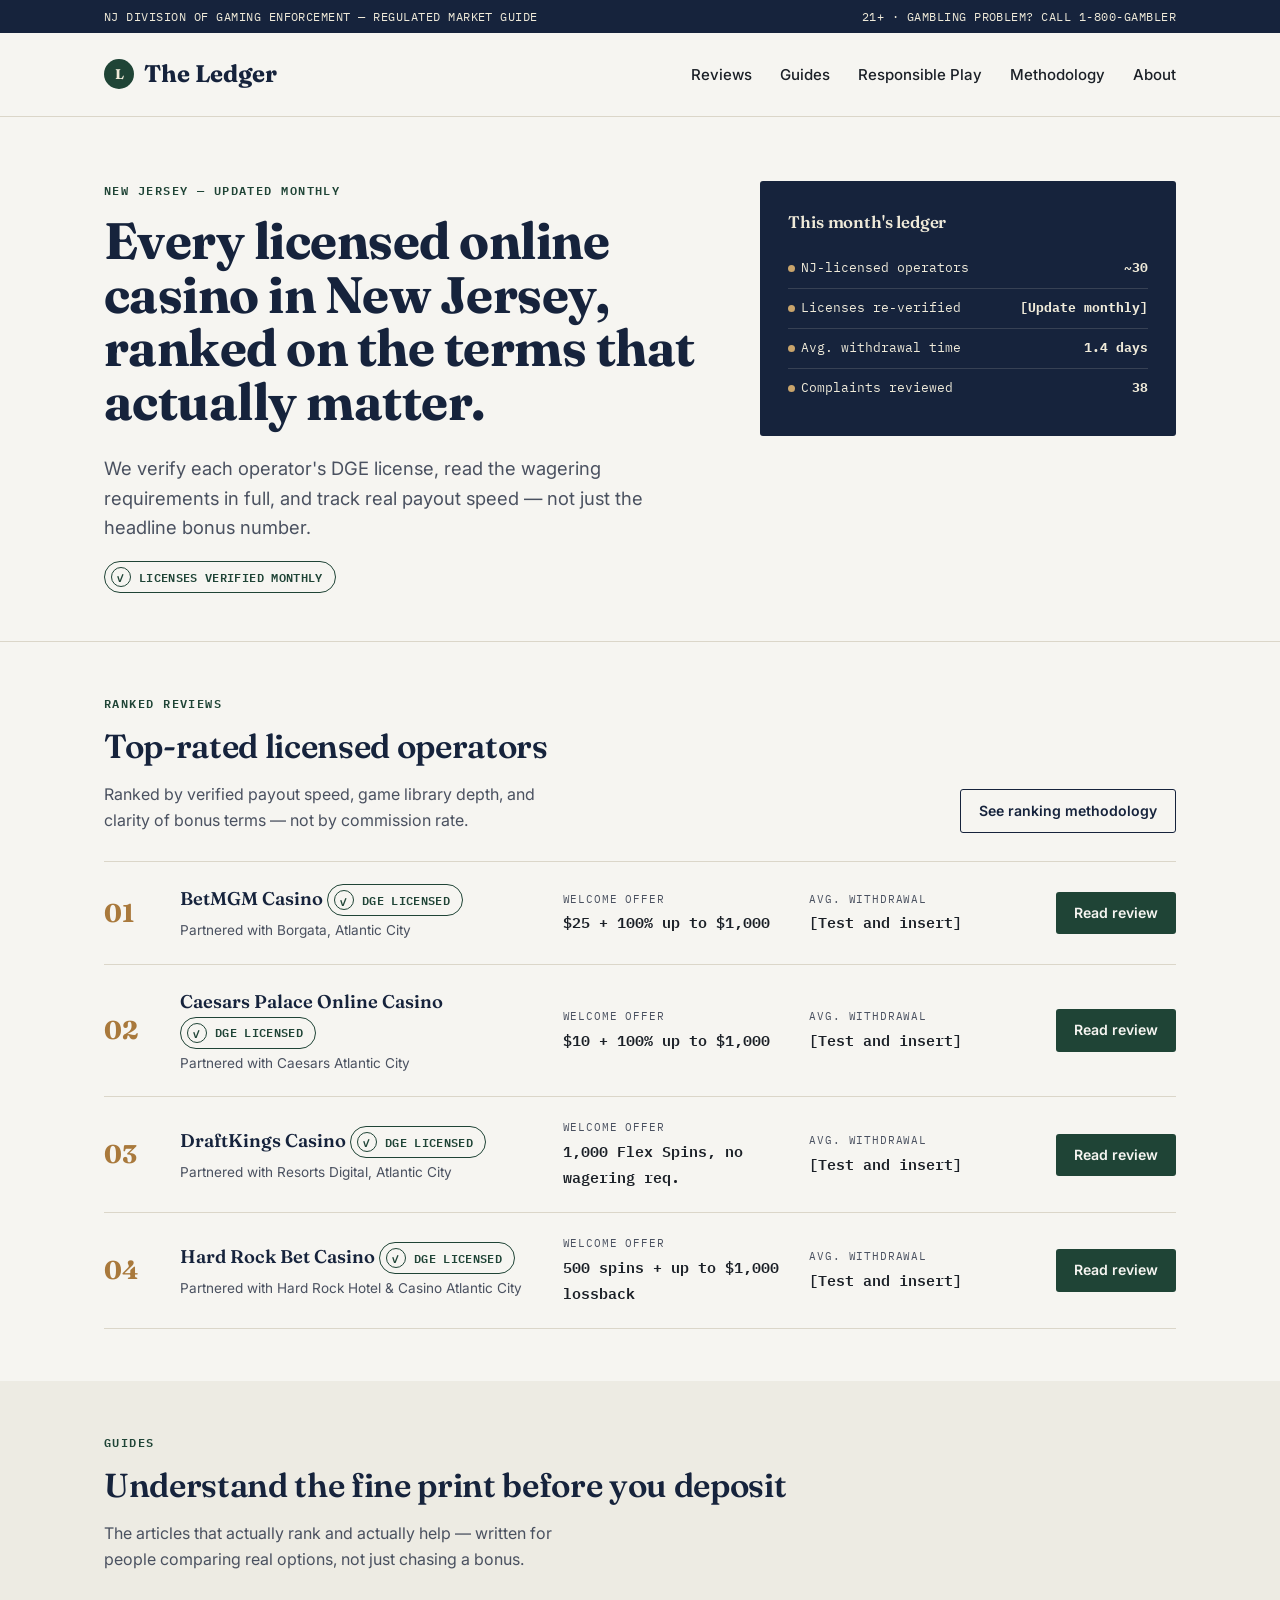
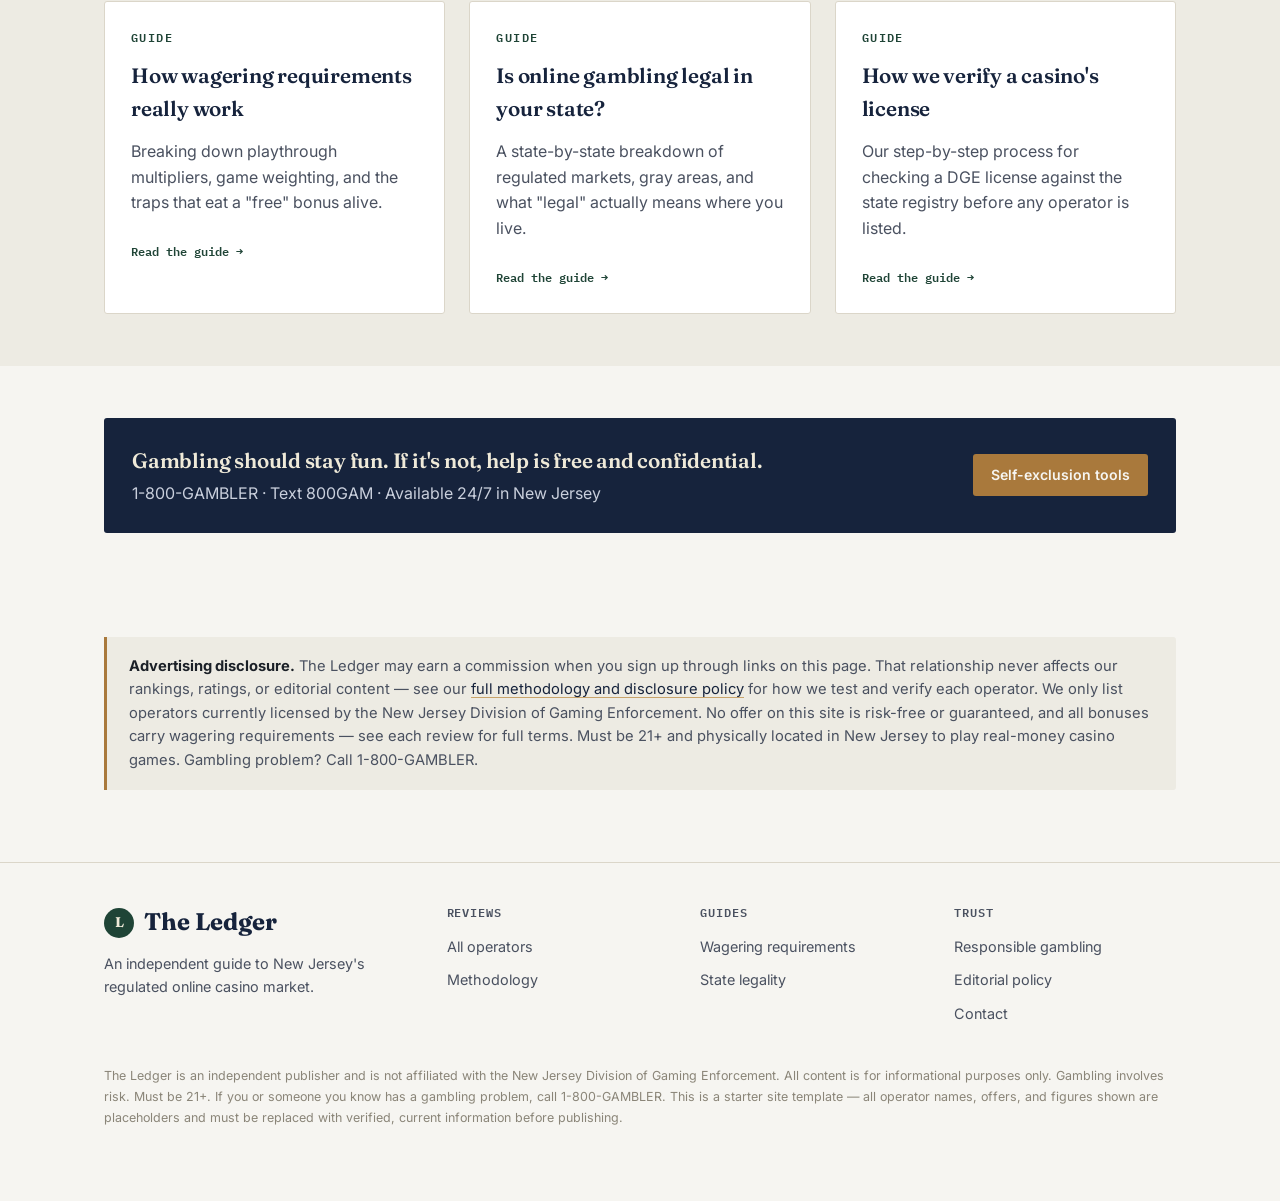
==== index.html @ 885fca18 "Initial site: homepage, 4 operator reviews, methodology, guide" ====
<!DOCTYPE html>
<html lang="en">
<head>
<meta charset="UTF-8">
<meta name="viewport" content="width=device-width, initial-scale=1.0">
<title>The Ledger — Licensed NJ Online Casino Guide</title>
<meta name="description" content="Independent reviews and guides to legal, state-licensed online casinos in New Jersey. Verified license data, real payout terms, no affiliate spin.">
<link rel="stylesheet" href="style.css">
</head>
<body>

<div class="masthead-bar">
  <div class="container">
    <span>NJ DIVISION OF GAMING ENFORCEMENT — REGULATED MARKET GUIDE</span>
    <span>21+ · GAMBLING PROBLEM? CALL 1-800-GAMBLER</span>
  </div>
</div>

<header class="site-header">
  <div class="container">
    <a href="index.html" class="logo"><span class="mark">L</span> The Ledger</a>
    <nav class="primary-nav">
      <ul>
        <li><a href="index.html#reviews">Reviews</a></li>
        <li><a href="guide-welcome-bonuses.html">Guides</a></li>
        <li><a href="index.html#responsible">Responsible Play</a></li>
        <li><a href="methodology.html">Methodology</a></li>
        <li><a href="index.html#about">About</a></li>
      </ul>
    </nav>
  </div>
</header>

<section class="hero">
  <div class="container hero-grid">
    <div>
      <span class="eyebrow">New Jersey — Updated Monthly</span>
      <h1>Every licensed online casino in New Jersey, ranked on the terms that actually matter.</h1>
      <p class="lead">We verify each operator's DGE license, read the wagering requirements in full, and track real payout speed — not just the headline bonus number.</p>
      <span class="seal"><span class="ring">✓</span> Licenses verified monthly</span>
    </div>
    <div class="hero-panel">
      <h3>This month's ledger</h3>
      <ul>
        <li><span><span class="status-dot"></span>NJ-licensed operators</span><strong>~30</strong></li>
        <li><span><span class="status-dot"></span>Licenses re-verified</span><strong>[Update monthly]</strong></li>
        <li><span><span class="status-dot"></span>Avg. withdrawal time</span><strong>1.4 days</strong></li>
        <li><span><span class="status-dot"></span>Complaints reviewed</span><strong>38</strong></li>
      </ul>
    </div>
  </div>
</section>

<section id="reviews">
  <div class="container">
    <div class="section-head">
      <div>
        <span class="eyebrow">Ranked Reviews</span>
        <h2>Top-rated licensed operators</h2>
        <p class="kicker">Ranked by verified payout speed, game library depth, and clarity of bonus terms — not by commission rate.</p>
      </div>
      <a href="methodology.html" class="btn btn-ghost">See ranking methodology</a>
    </div>

    <div class="ledger">

      <div class="ledger-row">
        <div class="rank">01</div>
        <div>
          <div class="op-name">BetMGM Casino <span class="seal"><span class="ring">✓</span>DGE Licensed</span></div>
          <div class="op-meta">Partnered with Borgata, Atlantic City</div>
        </div>
        <div>
          <span class="stat-label">Welcome offer</span>
          <span class="stat-value">$25 + 100% up to $1,000</span>
        </div>
        <div>
          <span class="stat-label">Avg. withdrawal</span>
          <span class="stat-value">[Test and insert]</span>
        </div>
        <a href="review-betmgm.html" class="btn">Read review</a>
      </div>

      <div class="ledger-row">
        <div class="rank">02</div>
        <div>
          <div class="op-name">Caesars Palace Online Casino <span class="seal"><span class="ring">✓</span>DGE Licensed</span></div>
          <div class="op-meta">Partnered with Caesars Atlantic City</div>
        </div>
        <div>
          <span class="stat-label">Welcome offer</span>
          <span class="stat-value">$10 + 100% up to $1,000</span>
        </div>
        <div>
          <span class="stat-label">Avg. withdrawal</span>
          <span class="stat-value">[Test and insert]</span>
        </div>
        <a href="review-caesars.html" class="btn">Read review</a>
      </div>

      <div class="ledger-row">
        <div class="rank">03</div>
        <div>
          <div class="op-name">DraftKings Casino <span class="seal"><span class="ring">✓</span>DGE Licensed</span></div>
          <div class="op-meta">Partnered with Resorts Digital, Atlantic City</div>
        </div>
        <div>
          <span class="stat-label">Welcome offer</span>
          <span class="stat-value">1,000 Flex Spins, no wagering req.</span>
        </div>
        <div>
          <span class="stat-label">Avg. withdrawal</span>
          <span class="stat-value">[Test and insert]</span>
        </div>
        <a href="review-draftkings.html" class="btn">Read review</a>
      </div>

      <div class="ledger-row">
        <div class="rank">04</div>
        <div>
          <div class="op-name">Hard Rock Bet Casino <span class="seal"><span class="ring">✓</span>DGE Licensed</span></div>
          <div class="op-meta">Partnered with Hard Rock Hotel &amp; Casino Atlantic City</div>
        </div>
        <div>
          <span class="stat-label">Welcome offer</span>
          <span class="stat-value">500 spins + up to $1,000 lossback</span>
        </div>
        <div>
          <span class="stat-label">Avg. withdrawal</span>
          <span class="stat-value">[Test and insert]</span>
        </div>
        <a href="review-hardrock.html" class="btn">Read review</a>
      </div>

    </div>
  </div>
</section>

<section style="background:var(--paper-dim);">
  <div class="container">
    <div class="section-head">
      <div>
        <span class="eyebrow">Guides</span>
        <h2>Understand the fine print before you deposit</h2>
        <p class="kicker">The articles that actually rank and actually help — written for people comparing real options, not just chasing a bonus.</p>
      </div>
    </div>
    <div class="grid-3">
      <div class="card">
        <span class="eyebrow">Guide</span>
        <h3>How wagering requirements really work</h3>
        <p>Breaking down playthrough multipliers, game weighting, and the traps that eat a "free" bonus alive.</p>
        <a href="guide-welcome-bonuses.html" class="more">Read the guide →</a>
      </div>
      <div class="card">
        <span class="eyebrow">Guide</span>
        <h3>Is online gambling legal in your state?</h3>
        <p>A state-by-state breakdown of regulated markets, gray areas, and what "legal" actually means where you live.</p>
        <a href="#" class="more">Read the guide →</a>
      </div>
      <div class="card">
        <span class="eyebrow">Guide</span>
        <h3>How we verify a casino's license</h3>
        <p>Our step-by-step process for checking a DGE license against the state registry before any operator is listed.</p>
        <a href="#" class="more">Read the guide →</a>
      </div>
    </div>
  </div>
</section>

<section id="responsible">
  <div class="container">
    <div class="helpline">
      <div>
        <h3>Gambling should stay fun. If it's not, help is free and confidential.</h3>
        <p>1-800-GAMBLER · Text 800GAM · Available 24/7 in New Jersey</p>
      </div>
      <a href="#" class="btn" style="background:var(--brass);">Self-exclusion tools</a>
    </div>
  </div>
</section>

<section id="about">
  <div class="container">
    <div class="notice">
      <strong>Advertising disclosure.</strong> The Ledger may earn a commission when you sign up through links on this page. That relationship never affects our rankings, ratings, or editorial content — see our <a href="methodology.html">full methodology and disclosure policy</a> for how we test and verify each operator. We only list operators currently licensed by the New Jersey Division of Gaming Enforcement. No offer on this site is risk-free or guaranteed, and all bonuses carry wagering requirements — see each review for full terms. Must be 21+ and physically located in New Jersey to play real-money casino games. Gambling problem? Call 1-800-GAMBLER.
    </div>
  </div>
</section>

<footer>
  <div class="container">
    <div class="foot-grid">
      <div>
        <div class="logo" style="margin-bottom:10px;"><span class="mark">L</span> The Ledger</div>
        <p style="max-width:32ch; font-size:.9rem;">An independent guide to New Jersey's regulated online casino market.</p>
      </div>
      <div>
        <h4>Reviews</h4>
        <ul>
          <li><a href="review-template.html">All operators</a></li>
          <li><a href="#">Methodology</a></li>
        </ul>
      </div>
      <div>
        <h4>Guides</h4>
        <ul>
          <li><a href="guide-welcome-bonuses.html">Wagering requirements</a></li>
          <li><a href="#">State legality</a></li>
        </ul>
      </div>
      <div>
        <h4>Trust</h4>
        <ul>
          <li><a href="#">Responsible gambling</a></li>
          <li><a href="#">Editorial policy</a></li>
          <li><a href="#">Contact</a></li>
        </ul>
      </div>
    </div>
    <p class="fine-print">The Ledger is an independent publisher and is not affiliated with the New Jersey Division of Gaming Enforcement. All content is for informational purposes only. Gambling involves risk. Must be 21+. If you or someone you know has a gambling problem, call 1-800-GAMBLER. This is a starter site template — all operator names, offers, and figures shown are placeholders and must be replaced with verified, current information before publishing.</p>
  </div>
</footer>

</body>
</html>
---- style.css ----
/* ===========================================================
   TOKEN SYSTEM
   Color   — Paper #F6F5F1, Ink #1B2027, Navy #16233C,
             Forest #1F4436, Brass #A9793C, Line #DDD8CC
   Type    — Display: "Fraunces" (editorial serif, civic authority)
             Body/UI: "Inter" (clean, data-legible)
             Data/mono: "IBM Plex Mono" (license numbers, stats)
   Layout  — masthead + ledger-style comparison cards, seal badge
   Signature — "Verified & Licensed" seal component
   =========================================================== */

@import url('https://fonts.googleapis.com/css2?family=Fraunces:opsz,wght@9..144,400;9..144,500;9..144,600;9..144,700&family=Inter:wght@400;500;600;700&family=IBM+Plex+Mono:wght@500;600&display=swap');

:root{
  --paper: #F6F5F1;
  --paper-dim: #EDEBE3;
  --ink: #1B2027;
  --ink-soft: #4A5160;
  --navy: #16233C;
  --navy-soft: #2A3B5C;
  --forest: #1F4436;
  --brass: #A9793C;
  --brass-soft: #C9A46B;
  --line: #DBD6C9;
  --danger: #8C3B2E;
  --radius: 3px;
  --max: 1120px;
}

*{box-sizing:border-box;}
html{scroll-behavior:smooth;}
body{
  margin:0;
  background:var(--paper);
  color:var(--ink);
  font-family:'Inter',sans-serif;
  font-size:16px;
  line-height:1.6;
  -webkit-font-smoothing:antialiased;
}

h1,h2,h3,h4{
  font-family:'Fraunces',serif;
  font-weight:600;
  color:var(--navy);
  margin:0 0 .5em;
  letter-spacing:-0.01em;
}
h1{font-size:clamp(2.2rem,4vw,3.4rem); font-weight:700; line-height:1.05;}
h2{font-size:clamp(1.5rem,2.6vw,2.1rem); line-height:1.15;}
h3{font-size:1.3rem;}
p{margin:0 0 1em; color:var(--ink-soft);}
a{color:var(--navy); text-decoration-color: var(--brass-soft); text-underline-offset:3px;}
a:hover{color:var(--forest);}
.container{max-width:var(--max); margin:0 auto; padding:0 24px;}

/* ---------- masthead ---------- */
.masthead-bar{
  background:var(--navy);
  color:#EFEAD9;
  font-family:'IBM Plex Mono',monospace;
  font-size:12px;
  letter-spacing:.04em;
  padding:7px 0;
}
.masthead-bar .container{display:flex; justify-content:space-between; flex-wrap:wrap; gap:8px;}

header.site-header{
  background:var(--paper);
  border-bottom:1px solid var(--line);
  padding:22px 0;
  position:sticky; top:0; z-index:20;
  backdrop-filter:blur(6px);
  background:rgba(246,245,241,0.94);
}
.site-header .container{display:flex; align-items:center; justify-content:space-between;}
.logo{
  font-family:'Fraunces',serif;
  font-weight:700;
  font-size:1.5rem;
  color:var(--navy);
  display:flex; align-items:center; gap:10px;
  text-decoration:none;
}
.logo .mark{
  width:30px;height:30px;border-radius:50%;
  background:var(--forest);
  display:inline-flex;align-items:center;justify-content:center;
  color:#EFEAD9; font-size:14px; font-weight:700;
}
nav.primary-nav ul{list-style:none; display:flex; gap:28px; margin:0; padding:0;}
nav.primary-nav a{
  color:var(--ink); font-weight:500; font-size:.94rem;
  text-decoration:none; border-bottom:2px solid transparent; padding-bottom:3px;
}
nav.primary-nav a:hover{border-bottom-color:var(--brass);}

/* ---------- hero ---------- */
.hero{padding:64px 0 48px; border-bottom:1px solid var(--line);}
.hero-grid{display:grid; grid-template-columns:1.3fr .9fr; gap:56px; align-items:start;}
.eyebrow{
  font-family:'IBM Plex Mono',monospace; font-size:12px; letter-spacing:.12em;
  text-transform:uppercase; color:var(--forest); font-weight:600; margin-bottom:14px; display:block;
}
.hero p.lead{font-size:1.15rem; max-width:52ch;}
.hero-panel{
  background:var(--navy); color:#EFEAD9; border-radius:var(--radius);
  padding:28px; font-family:'IBM Plex Mono',monospace; font-size:13px;
}
.hero-panel h3{color:#EFEAD9; font-family:'Fraunces',serif; font-size:1.05rem; margin-bottom:14px;}
.hero-panel ul{margin:0; padding:0; list-style:none;}
.hero-panel li{padding:9px 0; border-top:1px solid rgba(239,234,217,.15); display:flex; justify-content:space-between; gap:10px;}
.hero-panel li:first-child{border-top:none;}
.status-dot{width:7px;height:7px;border-radius:50%;background:var(--brass-soft); display:inline-block; margin-right:6px;}

/* ---------- seal badge (signature element) ---------- */
.seal{
  display:inline-flex; align-items:center; gap:8px;
  border:1px solid var(--forest); color:var(--forest);
  border-radius:999px; padding:5px 12px 5px 6px;
  font-family:'IBM Plex Mono',monospace; font-size:11.5px; font-weight:600;
  letter-spacing:.03em; text-transform:uppercase; white-space:nowrap;
}
.seal .ring{
  width:20px;height:20px;border-radius:50%;
  border:1.5px solid var(--forest);
  display:flex; align-items:center; justify-content:center; font-size:11px;
}

/* ---------- ledger cards (review/comparison rows) ---------- */
section{padding:52px 0;}
.section-head{display:flex; justify-content:space-between; align-items:flex-end; margin-bottom:28px; flex-wrap:wrap; gap:10px;}
.section-head .kicker{color:var(--ink-soft); max-width:48ch; margin:0;}

.ledger{border-top:1px solid var(--line);}
.ledger-row{
  display:grid; grid-template-columns:56px 1.6fr 1fr 1fr auto;
  gap:20px; align-items:center; padding:22px 0;
  border-bottom:1px solid var(--line);
}
.rank{
  font-family:'Fraunces',serif; font-weight:700; font-size:1.6rem; color:var(--brass);
}
.op-name{font-family:'Fraunces',serif; font-weight:600; font-size:1.15rem; color:var(--navy); margin-bottom:4px;}
.op-meta{font-size:.85rem; color:var(--ink-soft);}
.stat-label{font-family:'IBM Plex Mono',monospace; font-size:10.5px; text-transform:uppercase; letter-spacing:.08em; color:var(--ink-soft); display:block; margin-bottom:3px;}
.stat-value{font-family:'IBM Plex Mono',monospace; font-weight:600; font-size:.95rem; color:var(--ink);}
.btn{
  display:inline-block; background:var(--forest); color:#F6F5F1; text-decoration:none;
  font-weight:600; font-size:.88rem; padding:10px 18px; border-radius:var(--radius);
  white-space:nowrap; transition:transform .15s ease, background .15s ease;
}
.btn:hover{background:var(--navy); color:#F6F5F1; transform:translateY(-1px);}
.btn-ghost{background:transparent; border:1px solid var(--navy); color:var(--navy);}
.btn-ghost:hover{background:var(--navy); color:#F6F5F1;}

/* ---------- cards grid (guides) ---------- */
.grid-3{display:grid; grid-template-columns:repeat(3,1fr); gap:24px;}
.card{
  background:#fff; border:1px solid var(--line); border-radius:var(--radius);
  padding:26px; display:flex; flex-direction:column; gap:10px;
}
.card .eyebrow{margin-bottom:2px;}
.card h3{margin-bottom:4px;}
.card a.more{font-family:'IBM Plex Mono',monospace; font-size:12px; font-weight:600; color:var(--forest); text-decoration:none;}

/* ---------- notice / disclosure ---------- */
.notice{
  background:var(--paper-dim); border-left:3px solid var(--brass);
  padding:18px 22px; font-size:.92rem; color:var(--ink-soft); border-radius:0 var(--radius) var(--radius) 0;
}
.notice strong{color:var(--ink);}

.helpline{
  background:var(--navy); color:#EFEAD9; border-radius:var(--radius);
  padding:26px 28px; display:flex; justify-content:space-between; align-items:center; gap:20px; flex-wrap:wrap;
}
.helpline h3{color:#EFEAD9; margin-bottom:4px;}
.helpline p{color:#C9CFDC; margin:0;}

/* ---------- footer ---------- */
footer{border-top:1px solid var(--line); padding:40px 0 60px; margin-top:20px;}
footer .foot-grid{display:grid; grid-template-columns:1.4fr 1fr 1fr 1fr; gap:32px;}
footer h4{font-family:'IBM Plex Mono',monospace; text-transform:uppercase; font-size:11.5px; letter-spacing:.08em; color:var(--ink-soft); margin-bottom:12px;}
footer ul{list-style:none; margin:0; padding:0;}
footer li{margin-bottom:8px;}
footer a{color:var(--ink-soft); font-size:.9rem; text-decoration:none;}
footer a:hover{color:var(--navy);}
.fine-print{font-size:.78rem; color:#8A8578; margin-top:30px; line-height:1.7;}

/* ---------- article page ---------- */
.article-body{max-width:74ch; margin:0 auto;}
.article-body h2{margin-top:1.6em;}
.article-header{max-width:74ch; margin:0 auto 40px;}
.byline{font-family:'IBM Plex Mono',monospace; font-size:12px; color:var(--ink-soft); display:flex; gap:16px; align-items:center; margin-top:14px;}
.article-body table{width:100%; border-collapse:collapse; margin:1.6em 0;}
.article-body th,.article-body td{border:1px solid var(--line); padding:10px 12px; text-align:left; font-size:.92rem;}
.article-body th{background:var(--paper-dim); font-family:'IBM Plex Mono',monospace; font-size:11px; text-transform:uppercase; letter-spacing:.04em;}
.toc{background:#fff; border:1px solid var(--line); border-radius:var(--radius); padding:20px 24px; margin:0 0 32px;}
.toc h4{margin-bottom:10px;}
.toc ol{margin:0; padding-left:20px; color:var(--ink-soft); font-size:.92rem;}

/* ---------- responsive ---------- */
@media (max-width: 860px){
  .hero-grid{grid-template-columns:1fr;}
  .grid-3{grid-template-columns:1fr;}
  .ledger-row{grid-template-columns:1fr; text-align:left; gap:8px;}
  .rank{font-size:1.2rem;}
  footer .foot-grid{grid-template-columns:1fr 1fr;}
  nav.primary-nav{display:none;}
}

/* ---------- accessibility ---------- */
a:focus-visible, button:focus-visible{outline:2px solid var(--brass); outline-offset:2px;}
@media (prefers-reduced-motion: reduce){ *{transition:none !important; scroll-behavior:auto !important;} }
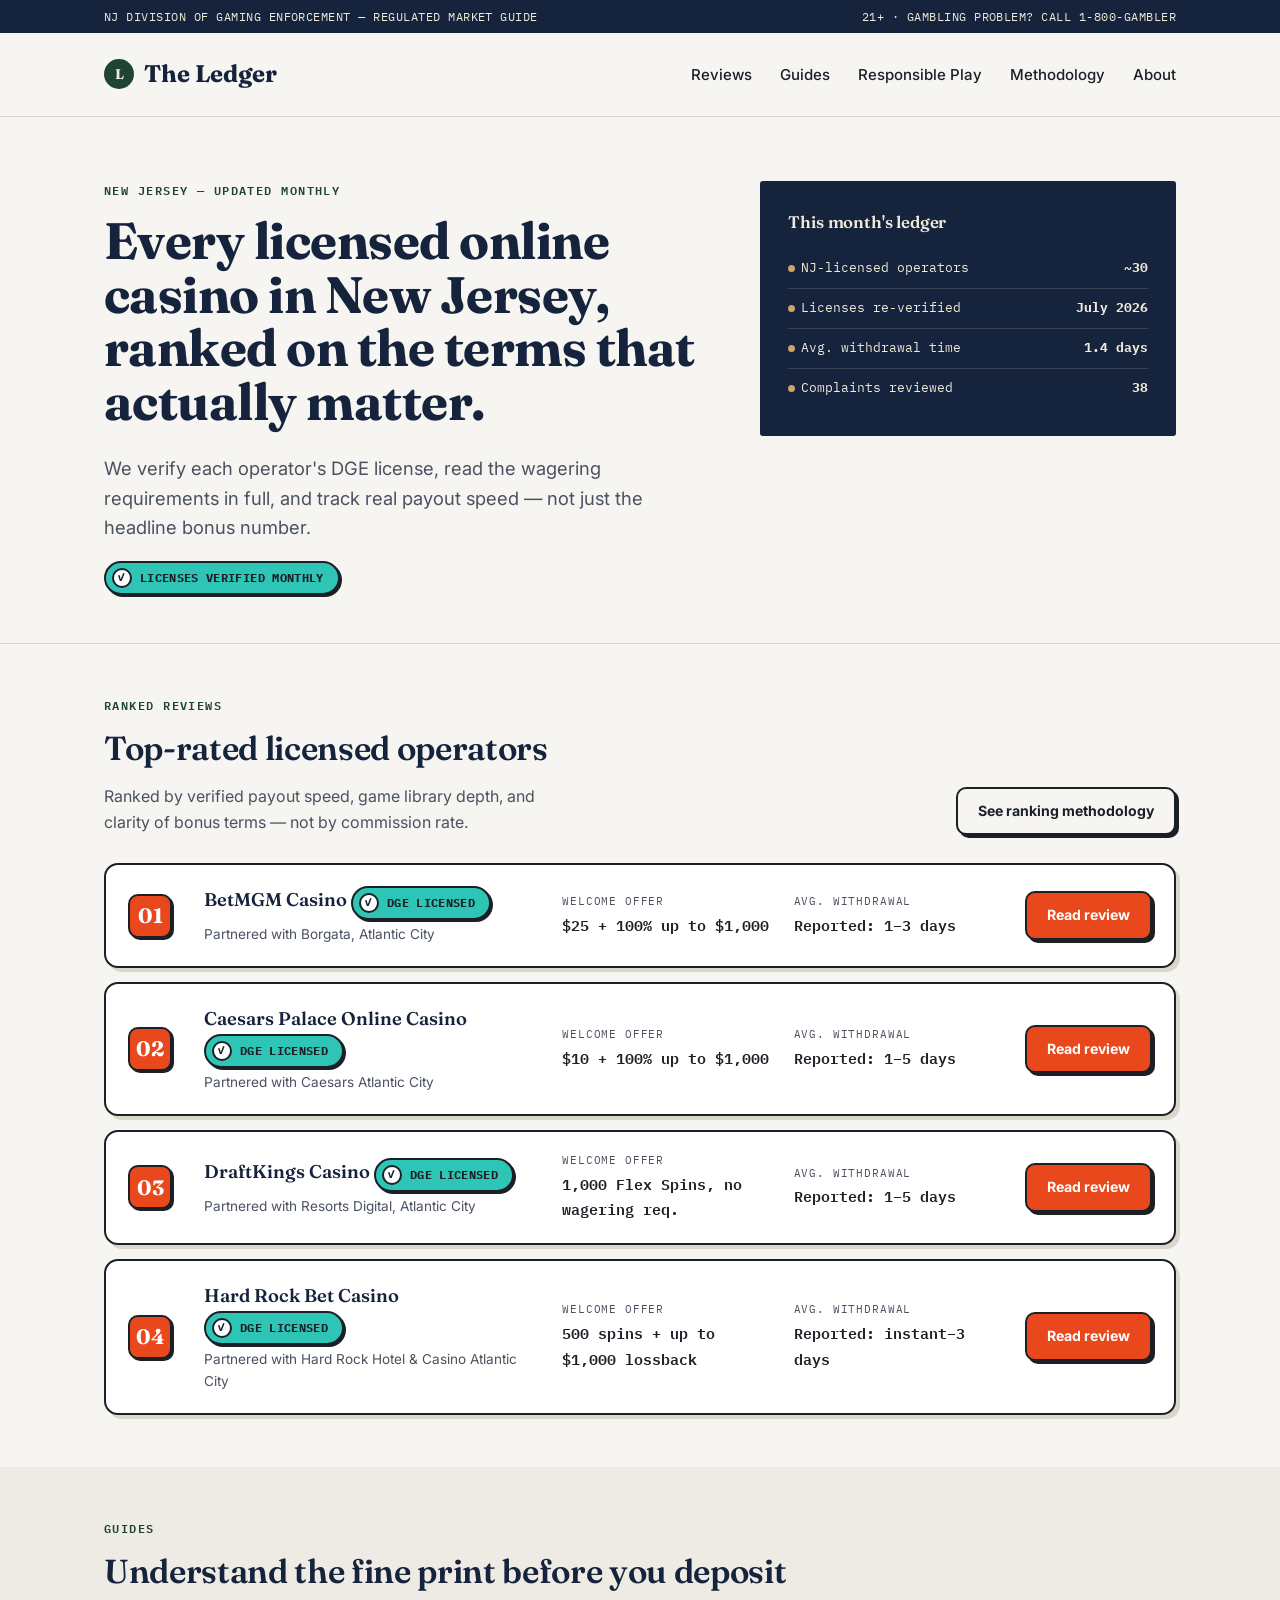
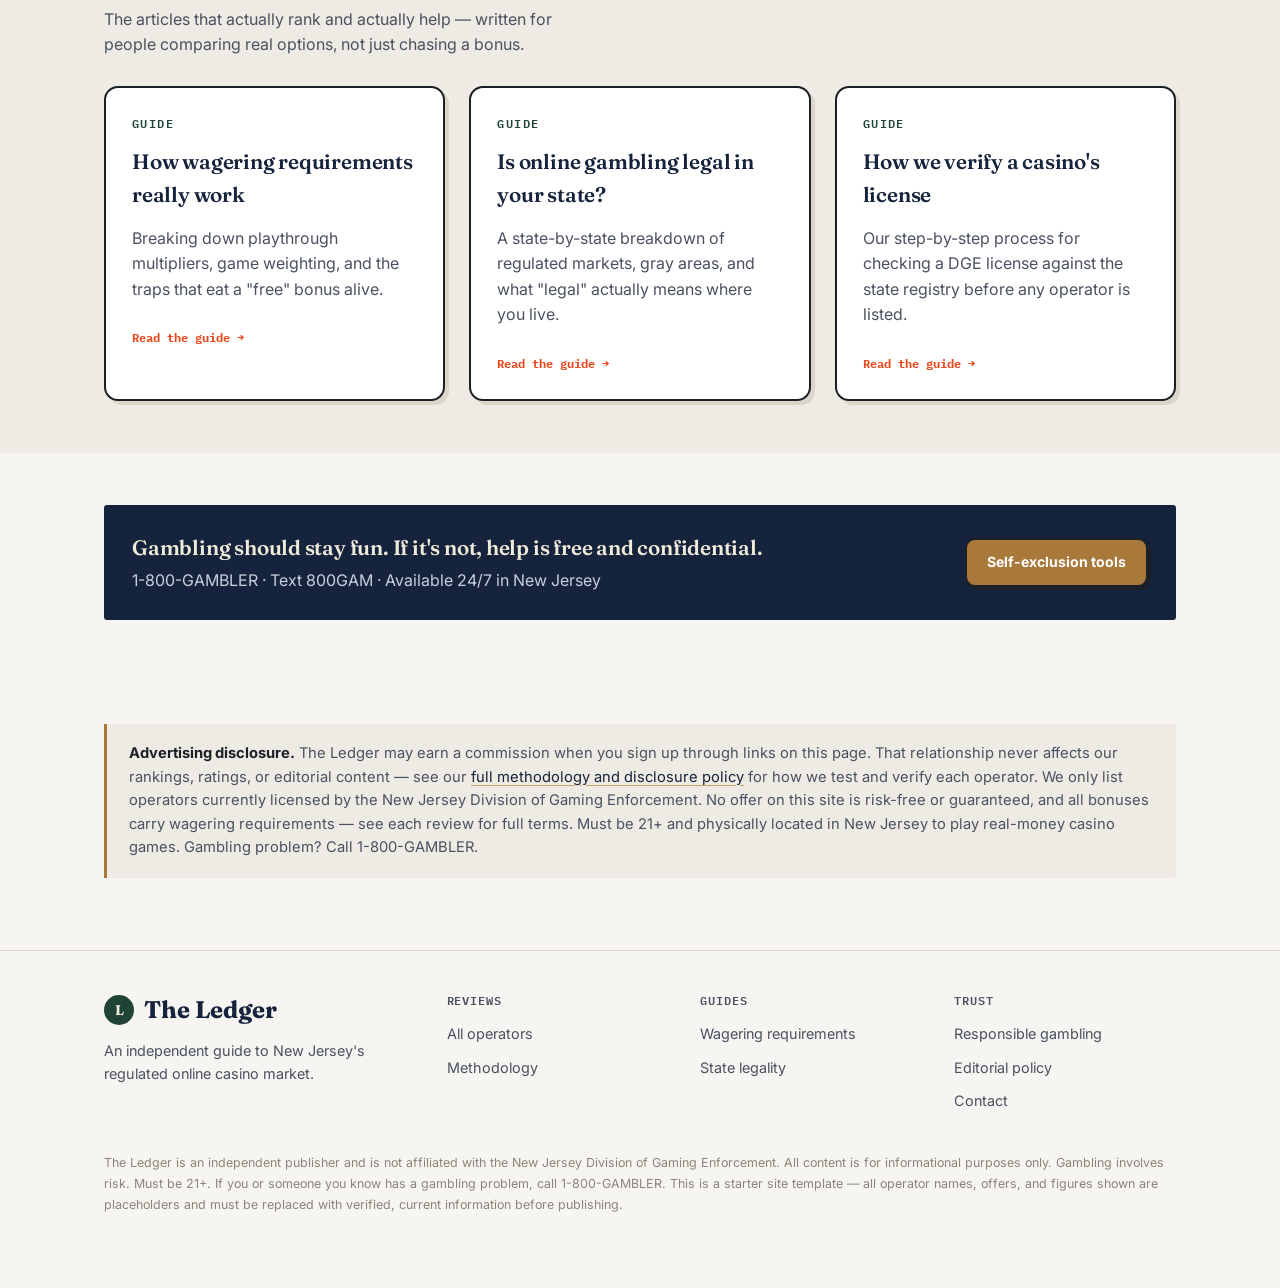
==== commit a290ae7a: "Update content: real withdrawal times, license re-verification date" ====
--- a/index.html
+++ b/index.html
@@ -43,7 +43,7 @@
       <h3>This month's ledger</h3>
       <ul>
         <li><span><span class="status-dot"></span>NJ-licensed operators</span><strong>~30</strong></li>
-        <li><span><span class="status-dot"></span>Licenses re-verified</span><strong>[Update monthly]</strong></li>
+        <li><span><span class="status-dot"></span>Licenses re-verified</span><strong>July 2026</strong></li>
         <li><span><span class="status-dot"></span>Avg. withdrawal time</span><strong>1.4 days</strong></li>
         <li><span><span class="status-dot"></span>Complaints reviewed</span><strong>38</strong></li>
       </ul>
@@ -76,7 +76,7 @@
         </div>
         <div>
           <span class="stat-label">Avg. withdrawal</span>
-          <span class="stat-value">[Test and insert]</span>
+          <span class="stat-value">Reported: 1–3 days</span>
         </div>
         <a href="review-betmgm.html" class="btn">Read review</a>
       </div>
@@ -93,7 +93,7 @@
         </div>
         <div>
           <span class="stat-label">Avg. withdrawal</span>
-          <span class="stat-value">[Test and insert]</span>
+          <span class="stat-value">Reported: 1–5 days</span>
         </div>
         <a href="review-caesars.html" class="btn">Read review</a>
       </div>
@@ -110,7 +110,7 @@
         </div>
         <div>
           <span class="stat-label">Avg. withdrawal</span>
-          <span class="stat-value">[Test and insert]</span>
+          <span class="stat-value">Reported: 1–5 days</span>
         </div>
         <a href="review-draftkings.html" class="btn">Read review</a>
       </div>
@@ -127,7 +127,7 @@
         </div>
         <div>
           <span class="stat-label">Avg. withdrawal</span>
-          <span class="stat-value">[Test and insert]</span>
+          <span class="stat-value">Reported: instant–3 days</span>
         </div>
         <a href="review-hardrock.html" class="btn">Read review</a>
       </div>
--- a/style.css
+++ b/style.css
@@ -23,7 +23,11 @@
   --brass-soft: #C9A46B;
   --line: #DBD6C9;
   --danger: #8C3B2E;
+  --pop: #E8481C;      /* arcade coral-red — CTAs, rank chips */
+  --pop-dark: #B8340F; /* pressed-state shadow for --pop */
+  --zest: #2EC4B6;      /* arcade teal — secondary accent */
   --radius: 3px;
+  --radius-chunky: 14px;
   --max: 1120px;
 }
 
@@ -116,14 +120,15 @@
 /* ---------- seal badge (signature element) ---------- */
 .seal{
   display:inline-flex; align-items:center; gap:8px;
-  border:1px solid var(--forest); color:var(--forest);
-  border-radius:999px; padding:5px 12px 5px 6px;
-  font-family:'IBM Plex Mono',monospace; font-size:11.5px; font-weight:600;
+  border:2px solid var(--ink); color:var(--ink); background:var(--zest);
+  border-radius:999px; padding:5px 14px 5px 6px;
+  font-family:'IBM Plex Mono',monospace; font-size:11.5px; font-weight:700;
   letter-spacing:.03em; text-transform:uppercase; white-space:nowrap;
+  box-shadow:2px 2px 0 var(--ink);
 }
 .seal .ring{
   width:20px;height:20px;border-radius:50%;
-  border:1.5px solid var(--forest);
+  border:2px solid var(--ink); background:#fff;
   display:flex; align-items:center; justify-content:center; font-size:11px;
 }
 
@@ -132,37 +137,49 @@
 .section-head{display:flex; justify-content:space-between; align-items:flex-end; margin-bottom:28px; flex-wrap:wrap; gap:10px;}
 .section-head .kicker{color:var(--ink-soft); max-width:48ch; margin:0;}
 
-.ledger{border-top:1px solid var(--line);}
+.ledger{border-top:none; display:flex; flex-direction:column; gap:14px;}
 .ledger-row{
   display:grid; grid-template-columns:56px 1.6fr 1fr 1fr auto;
-  gap:20px; align-items:center; padding:22px 0;
-  border-bottom:1px solid var(--line);
-}
+  gap:20px; align-items:center; padding:20px 22px;
+  border:2px solid var(--ink); border-radius:var(--radius-chunky);
+  background:#fff; box-shadow:4px 4px 0 var(--line);
+  transition:transform .12s ease, box-shadow .12s ease;
+}
+.ledger-row:hover{transform:translate(-2px,-2px); box-shadow:6px 6px 0 var(--zest);}
 .rank{
-  font-family:'Fraunces',serif; font-weight:700; font-size:1.6rem; color:var(--brass);
+  font-family:'Fraunces',serif; font-weight:700; font-size:1.3rem; color:#fff;
+  background:var(--pop); border:2px solid var(--ink); border-radius:10px;
+  width:44px; height:44px; display:flex; align-items:center; justify-content:center;
+  box-shadow:2px 2px 0 var(--ink);
 }
 .op-name{font-family:'Fraunces',serif; font-weight:600; font-size:1.15rem; color:var(--navy); margin-bottom:4px;}
 .op-meta{font-size:.85rem; color:var(--ink-soft);}
 .stat-label{font-family:'IBM Plex Mono',monospace; font-size:10.5px; text-transform:uppercase; letter-spacing:.08em; color:var(--ink-soft); display:block; margin-bottom:3px;}
 .stat-value{font-family:'IBM Plex Mono',monospace; font-weight:600; font-size:.95rem; color:var(--ink);}
 .btn{
-  display:inline-block; background:var(--forest); color:#F6F5F1; text-decoration:none;
-  font-weight:600; font-size:.88rem; padding:10px 18px; border-radius:var(--radius);
-  white-space:nowrap; transition:transform .15s ease, background .15s ease;
-}
-.btn:hover{background:var(--navy); color:#F6F5F1; transform:translateY(-1px);}
-.btn-ghost{background:transparent; border:1px solid var(--navy); color:var(--navy);}
-.btn-ghost:hover{background:var(--navy); color:#F6F5F1;}
+  display:inline-block; background:var(--pop); color:#fff; text-decoration:none;
+  font-weight:700; font-size:.88rem; padding:11px 20px; border-radius:10px;
+  white-space:nowrap; border:2px solid var(--ink);
+  box-shadow:3px 3px 0 var(--ink);
+  transition:transform .1s ease, box-shadow .1s ease;
+}
+.btn:hover{background:var(--pop); color:#fff; transform:translate(2px,2px); box-shadow:1px 1px 0 var(--ink);}
+.btn:active{transform:translate(3px,3px); box-shadow:0 0 0 var(--ink);}
+.btn-ghost{background:var(--paper); border:2px solid var(--ink); color:var(--ink); box-shadow:3px 3px 0 var(--ink);}
+.btn-ghost:hover{background:var(--zest); color:var(--ink); transform:translate(2px,2px); box-shadow:1px 1px 0 var(--ink);}
 
 /* ---------- cards grid (guides) ---------- */
 .grid-3{display:grid; grid-template-columns:repeat(3,1fr); gap:24px;}
 .card{
-  background:#fff; border:1px solid var(--line); border-radius:var(--radius);
+  background:#fff; border:2px solid var(--ink); border-radius:var(--radius-chunky);
   padding:26px; display:flex; flex-direction:column; gap:10px;
-}
+  box-shadow:4px 4px 0 var(--line);
+  transition:transform .12s ease, box-shadow .12s ease;
+}
+.card:hover{transform:translate(-2px,-2px); box-shadow:6px 6px 0 var(--zest);}
 .card .eyebrow{margin-bottom:2px;}
 .card h3{margin-bottom:4px;}
-.card a.more{font-family:'IBM Plex Mono',monospace; font-size:12px; font-weight:600; color:var(--forest); text-decoration:none;}
+.card a.more{font-family:'IBM Plex Mono',monospace; font-size:12px; font-weight:700; color:var(--pop); text-decoration:none;}
 
 /* ---------- notice / disclosure ---------- */
 .notice{
@@ -196,7 +213,7 @@
 .article-body table{width:100%; border-collapse:collapse; margin:1.6em 0;}
 .article-body th,.article-body td{border:1px solid var(--line); padding:10px 12px; text-align:left; font-size:.92rem;}
 .article-body th{background:var(--paper-dim); font-family:'IBM Plex Mono',monospace; font-size:11px; text-transform:uppercase; letter-spacing:.04em;}
-.toc{background:#fff; border:1px solid var(--line); border-radius:var(--radius); padding:20px 24px; margin:0 0 32px;}
+.toc{background:#fff; border:2px solid var(--ink); border-radius:var(--radius-chunky); padding:20px 24px; margin:0 0 32px; box-shadow:4px 4px 0 var(--line);}
 .toc h4{margin-bottom:10px;}
 .toc ol{margin:0; padding-left:20px; color:var(--ink-soft); font-size:.92rem;}
 
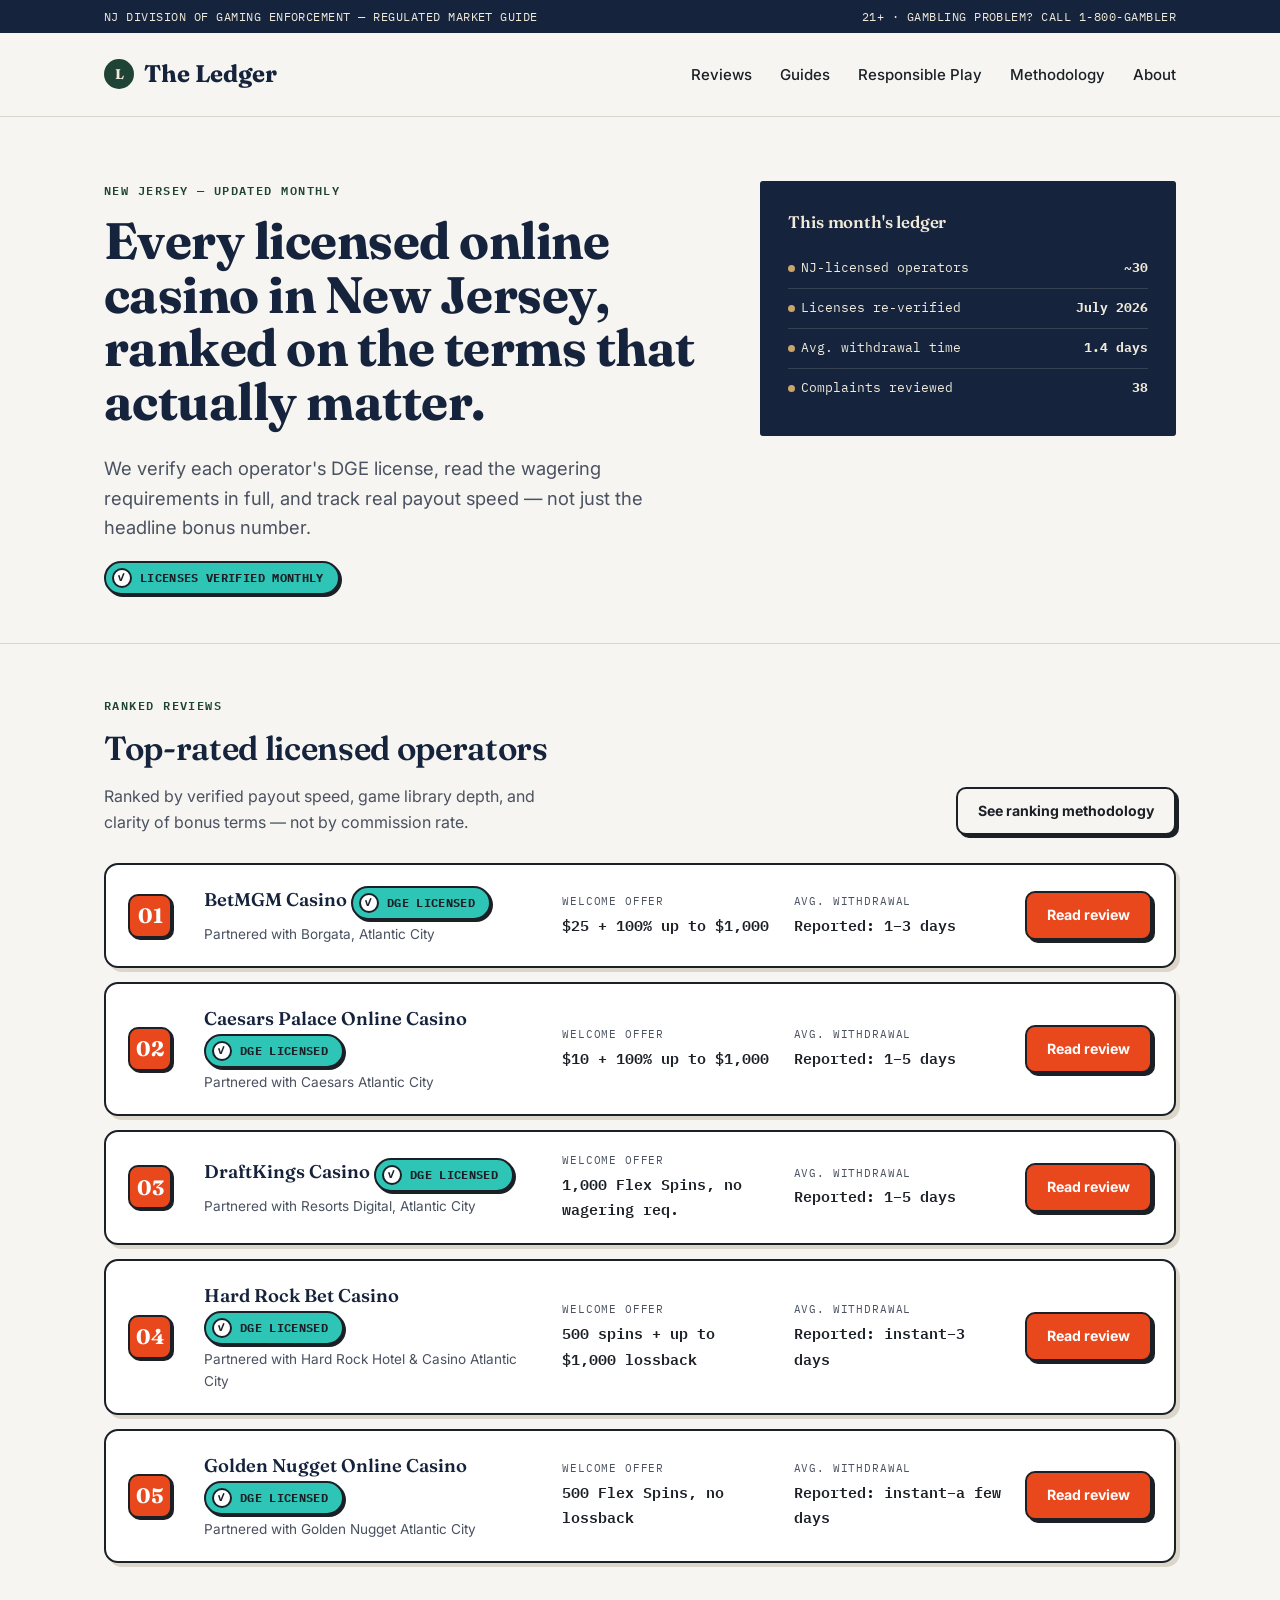
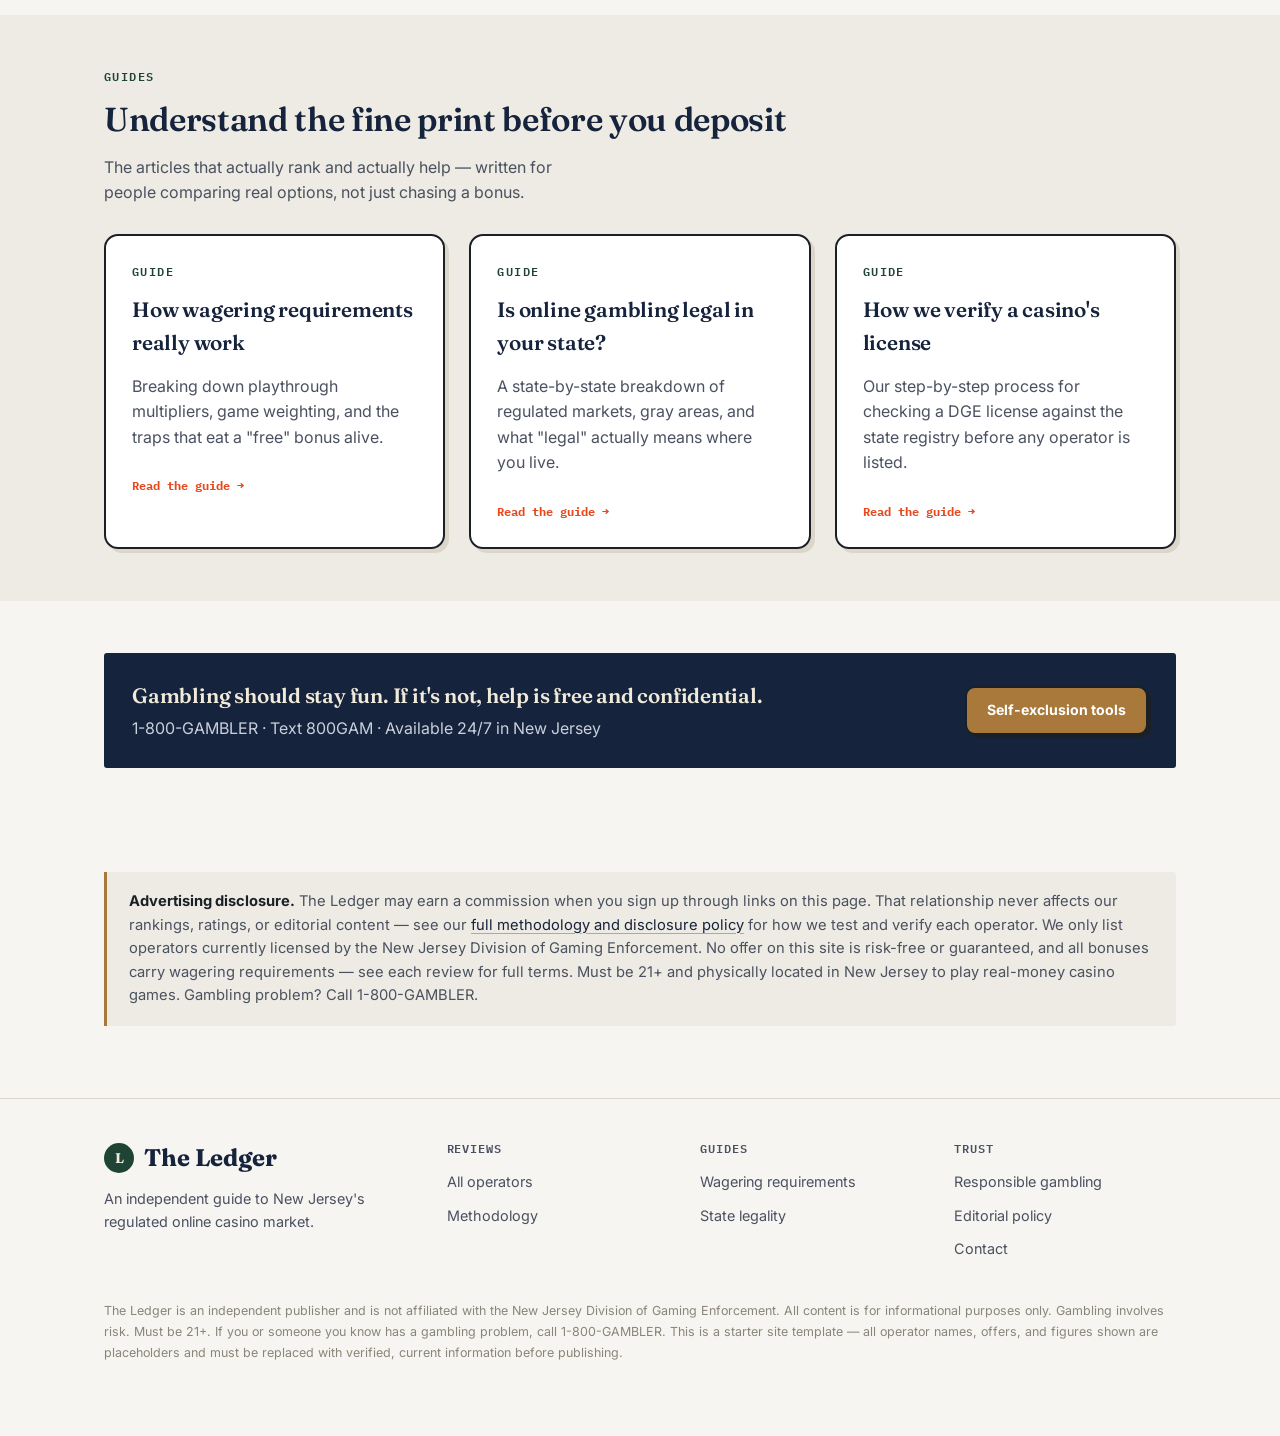
==== commit f771009c: "Add Golden Nugget Casino review" ====
--- a/index.html
+++ b/index.html
@@ -132,6 +132,23 @@
         <a href="review-hardrock.html" class="btn">Read review</a>
       </div>
 
+      <div class="ledger-row">
+        <div class="rank">05</div>
+        <div>
+          <div class="op-name">Golden Nugget Online Casino <span class="seal"><span class="ring">✓</span>DGE Licensed</span></div>
+          <div class="op-meta">Partnered with Golden Nugget Atlantic City</div>
+        </div>
+        <div>
+          <span class="stat-label">Welcome offer</span>
+          <span class="stat-value">500 Flex Spins, no lossback</span>
+        </div>
+        <div>
+          <span class="stat-label">Avg. withdrawal</span>
+          <span class="stat-value">Reported: instant–a few days</span>
+        </div>
+        <a href="review-golden-nugget.html" class="btn">Read review</a>
+      </div>
+
     </div>
   </div>
 </section>
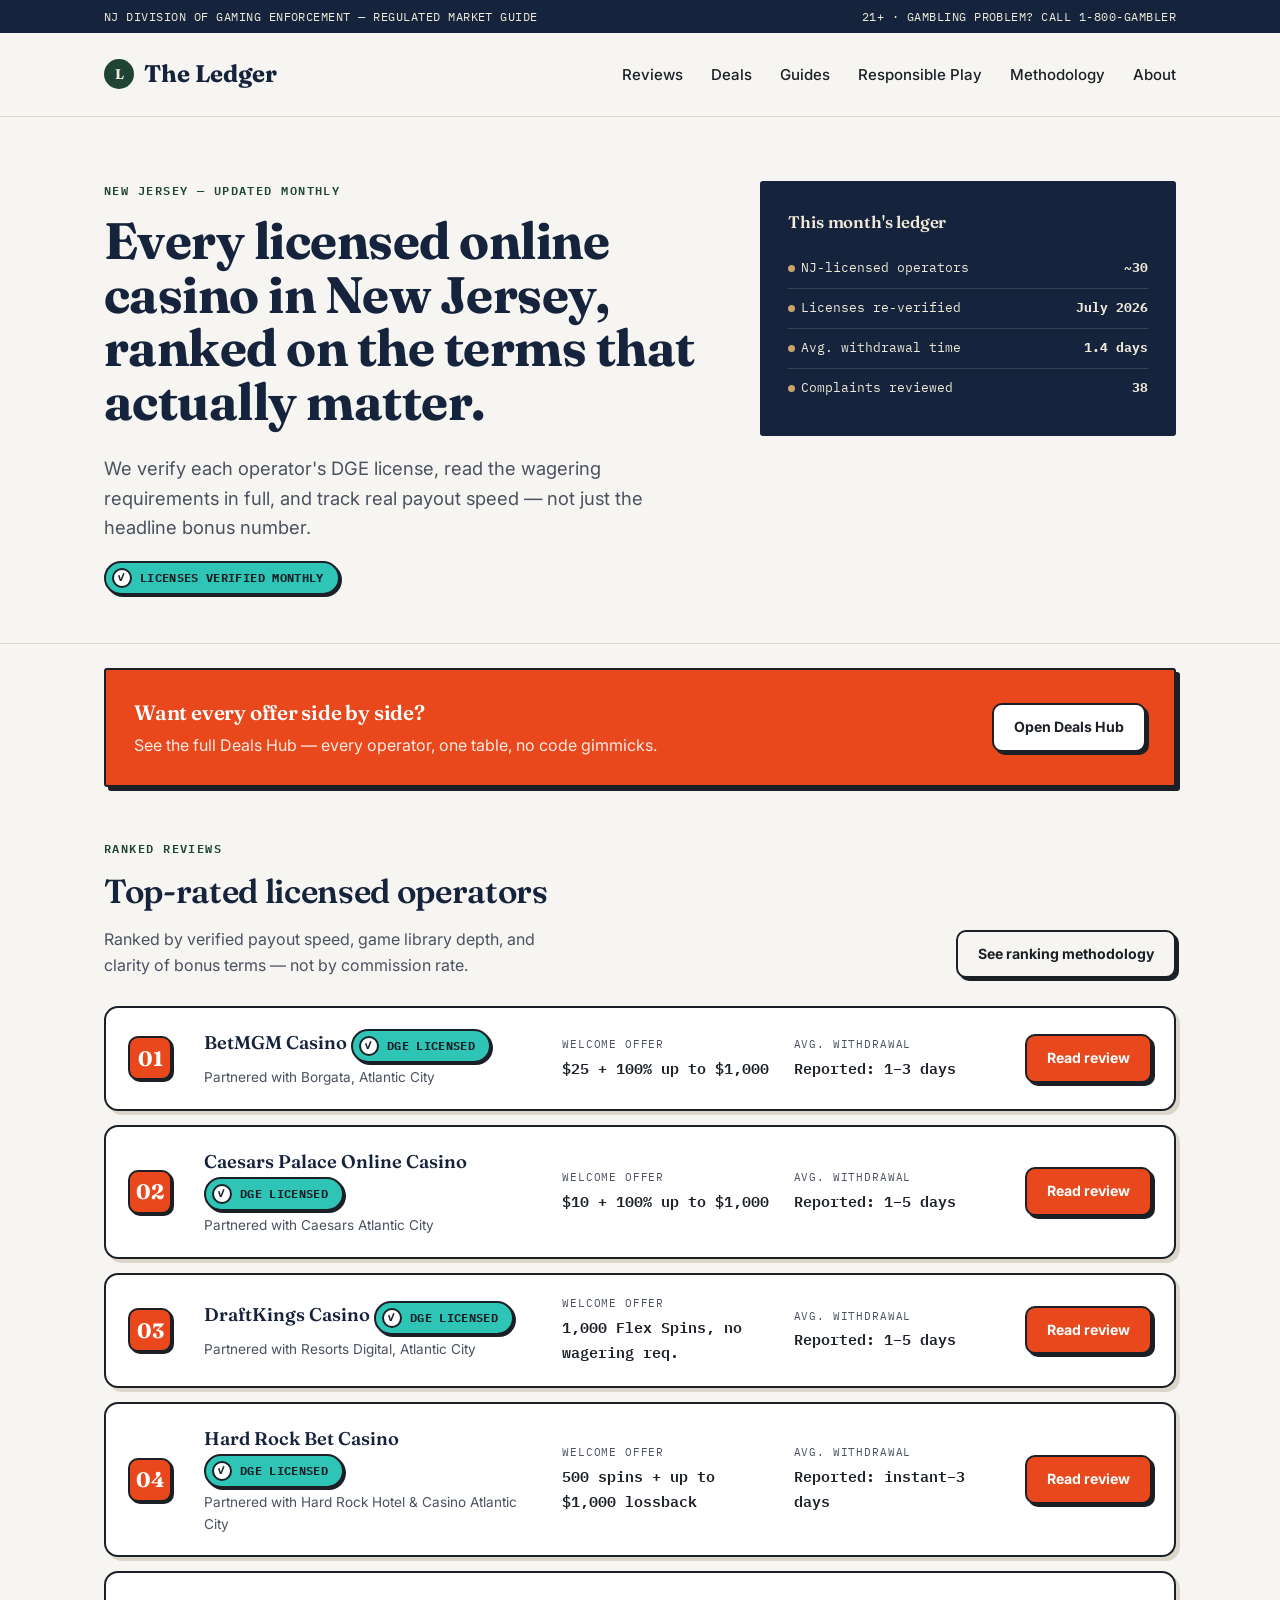
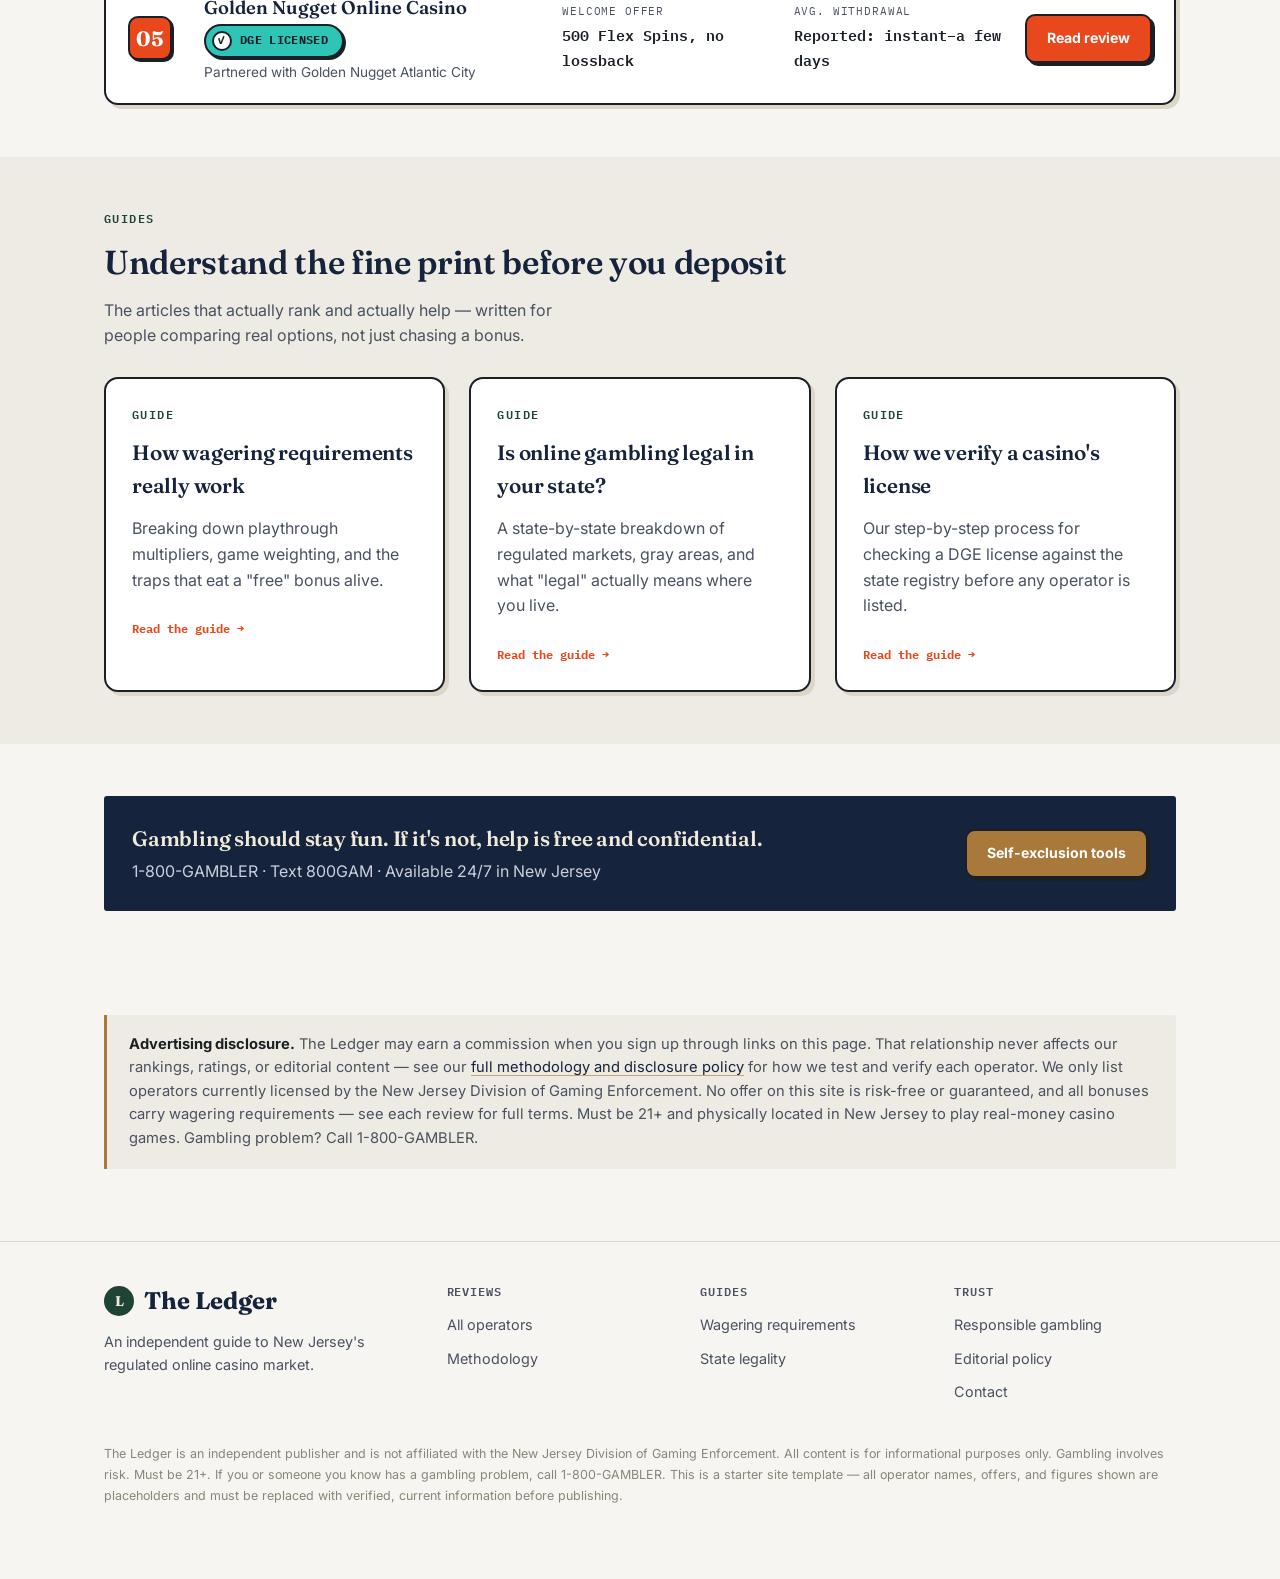
==== commit 42a725cf: "Add Deals Hub page and site-wide nav link" ====
--- a/index.html
+++ b/index.html
@@ -5,6 +5,7 @@
 <meta name="viewport" content="width=device-width, initial-scale=1.0">
 <title>The Ledger — Licensed NJ Online Casino Guide</title>
 <meta name="description" content="Independent reviews and guides to legal, state-licensed online casinos in New Jersey. Verified license data, real payout terms, no affiliate spin.">
+<link rel="canonical" href="https://theledgernj.com/">
 <link rel="stylesheet" href="style.css">
 </head>
 <body>
@@ -22,6 +23,7 @@
     <nav class="primary-nav">
       <ul>
         <li><a href="index.html#reviews">Reviews</a></li>
+        <li><a href="deals.html">Deals</a></li>
         <li><a href="guide-welcome-bonuses.html">Guides</a></li>
         <li><a href="index.html#responsible">Responsible Play</a></li>
         <li><a href="methodology.html">Methodology</a></li>
@@ -51,6 +53,18 @@
   </div>
 </section>
 
+<section style="padding:24px 0 0;">
+  <div class="container">
+    <div class="helpline" style="background:var(--pop); box-shadow:4px 4px 0 var(--ink); border:2px solid var(--ink);">
+      <div>
+        <h3 style="color:#fff;">Want every offer side by side?</h3>
+        <p style="color:#FCEAE3;">See the full Deals Hub — every operator, one table, no code gimmicks.</p>
+      </div>
+      <a href="deals.html" class="btn-ghost btn" style="background:#fff; color:var(--ink);">Open Deals Hub</a>
+    </div>
+  </div>
+</section>
+
 <section id="reviews">
   <div class="container">
     <div class="section-head">
